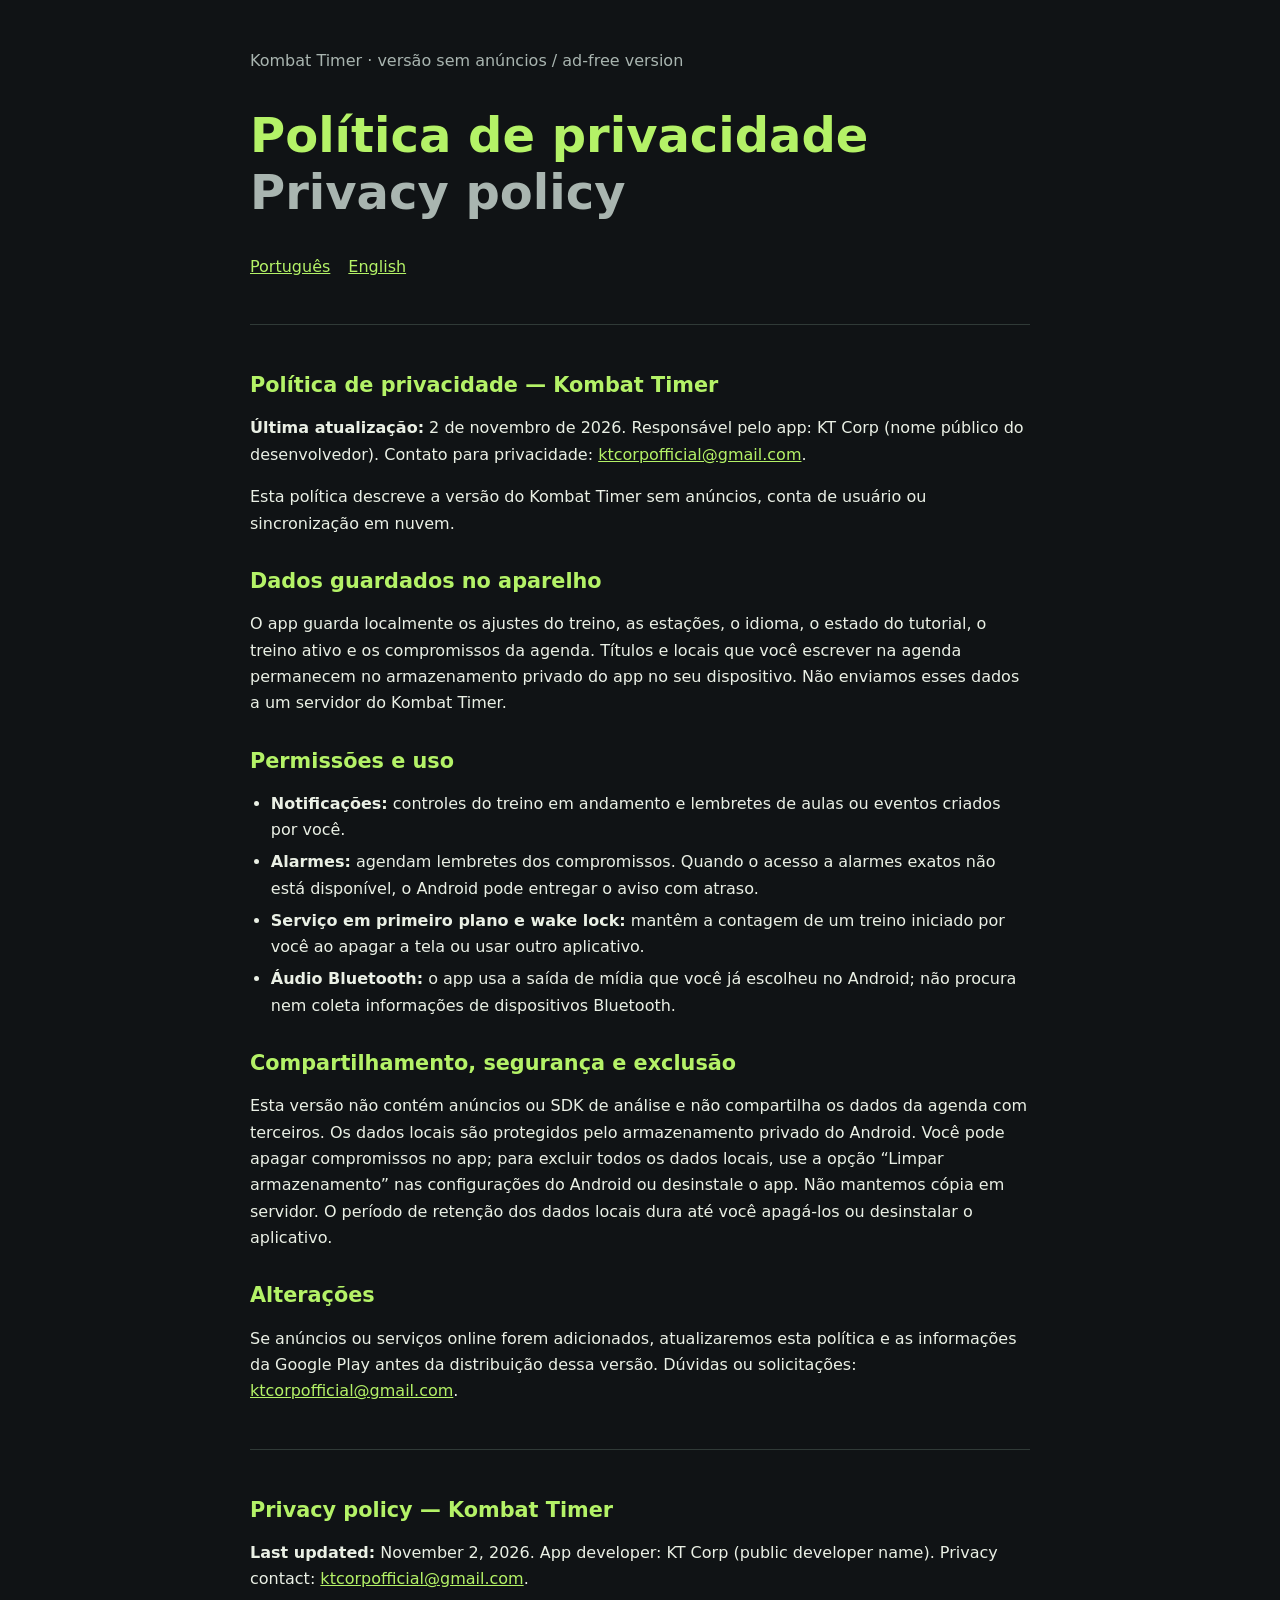
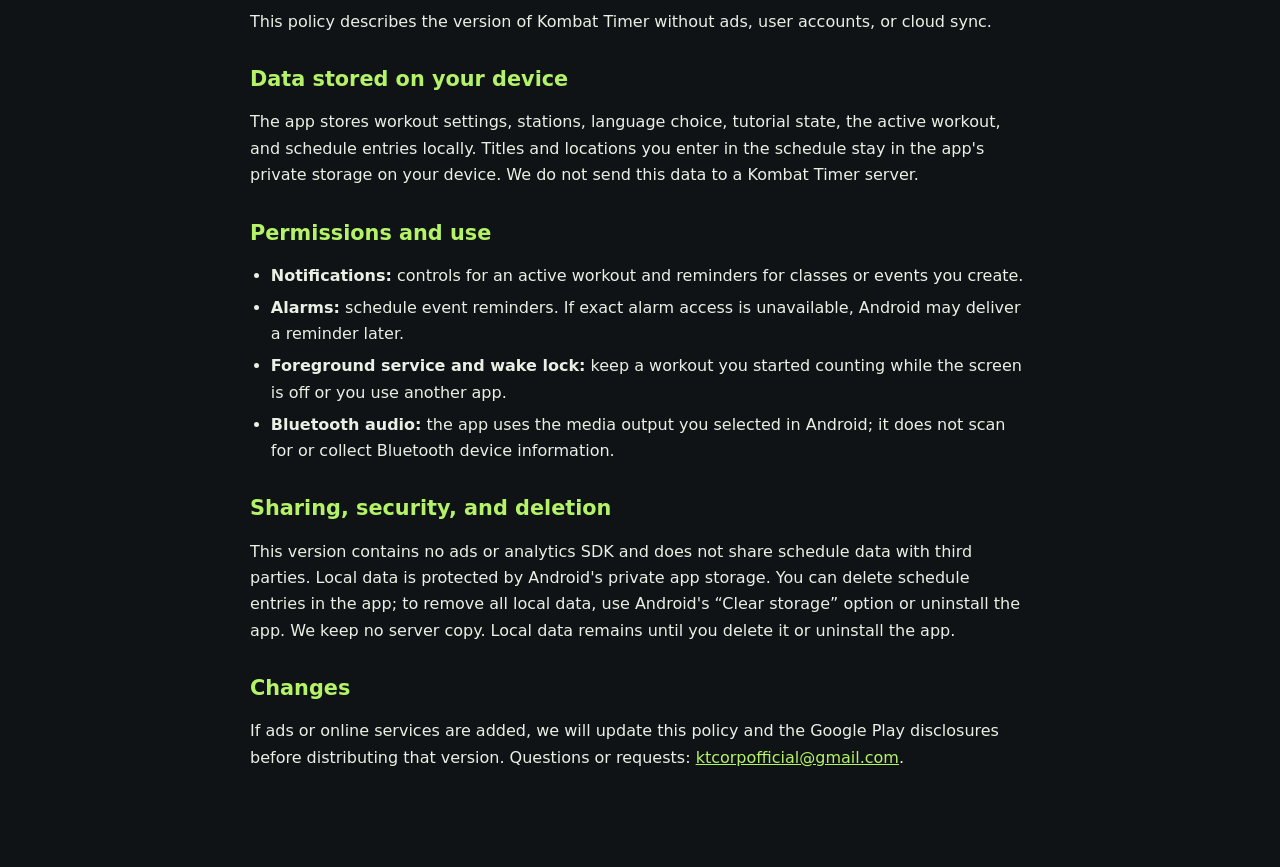
==== index.html @ 92492ee1 "Publish Kombat Timer privacy policy" ====
<!doctype html>
<html lang="en"><meta charset="utf-8"><meta name="viewport" content="width=device-width,initial-scale=1"><meta http-equiv="refresh" content="0;url=privacy.html"><title>Kombat Timer</title><a href="privacy.html">Kombat Timer privacy policy / Política de privacidade</a></html>
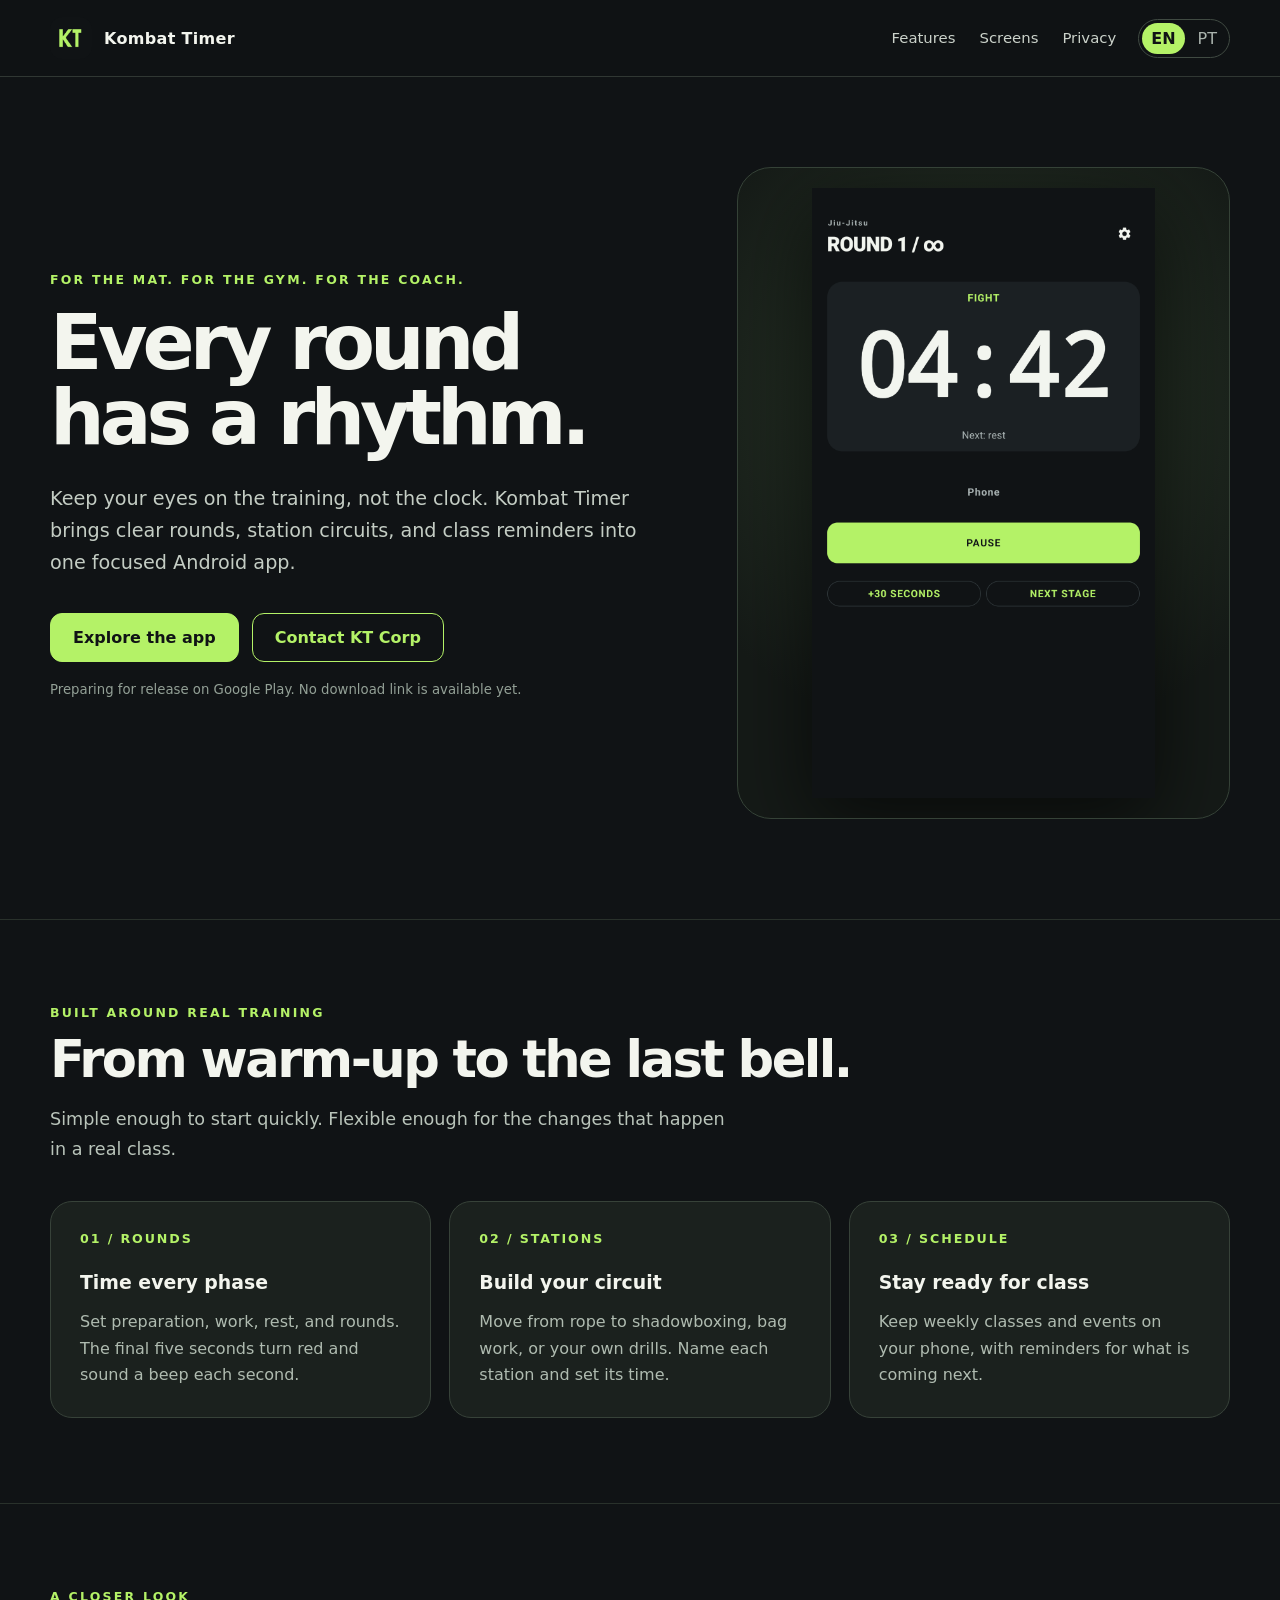
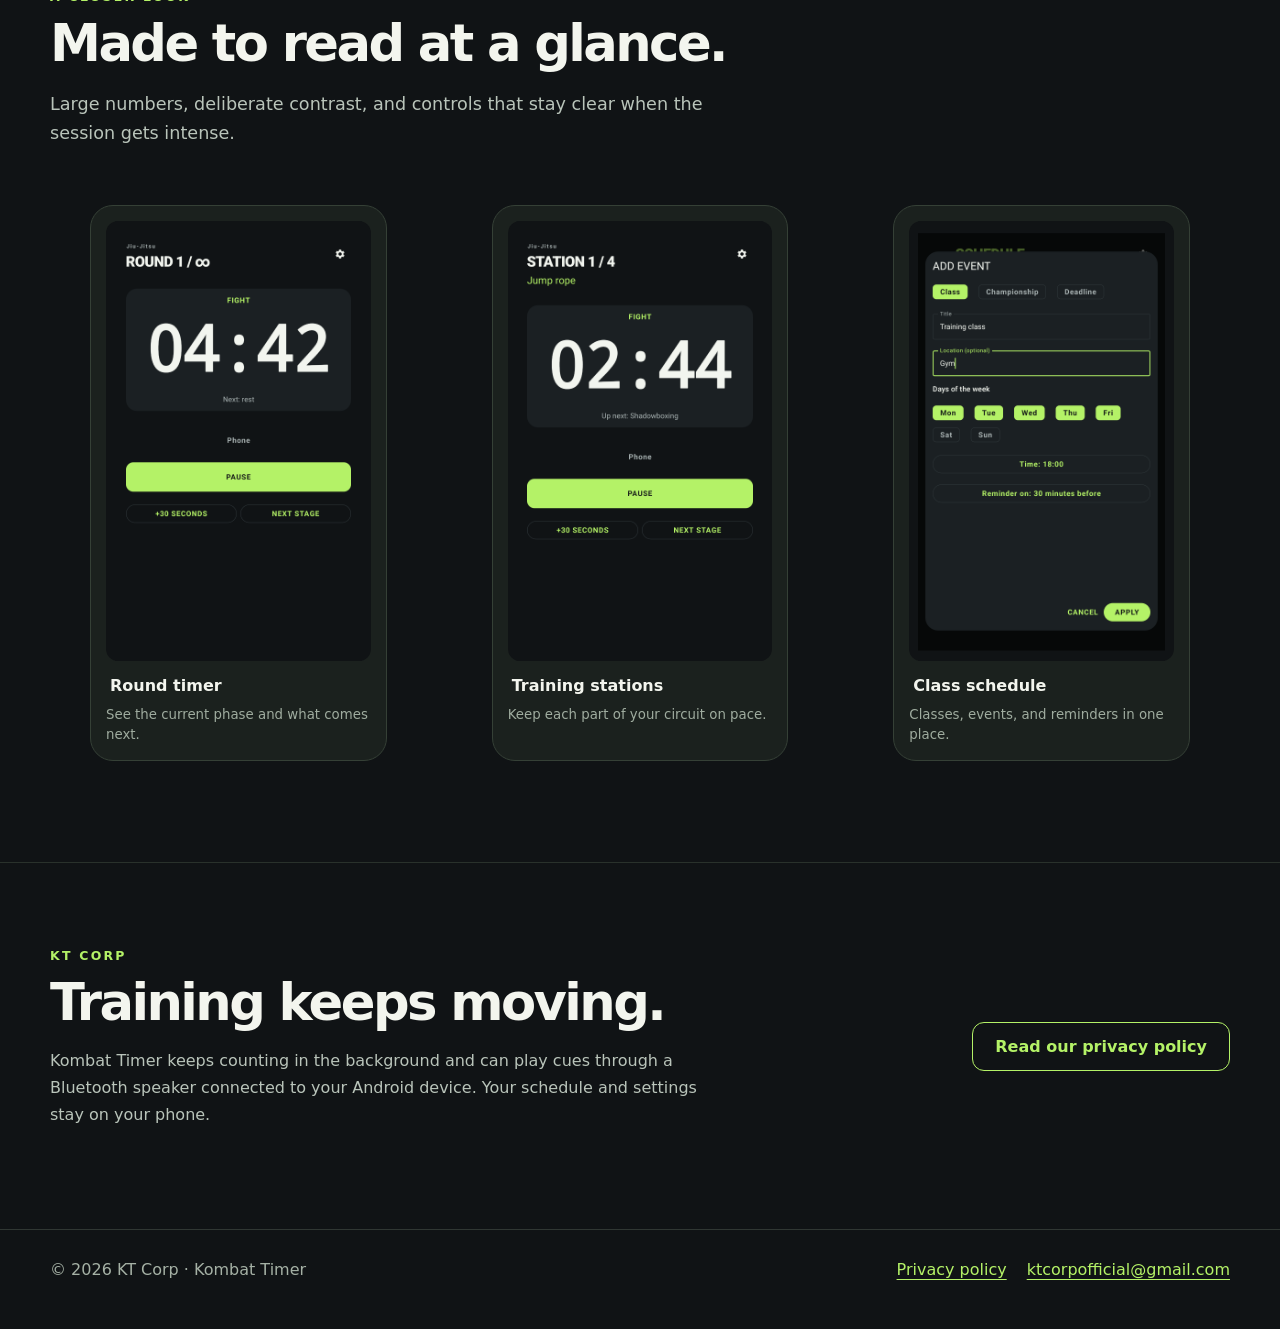
==== commit b7e25039: "Build Kombat Timer developer website" ====
--- a/index.html
+++ b/index.html
@@ -1,2 +1,40 @@
 <!doctype html>
-<html lang="en"><meta charset="utf-8"><meta name="viewport" content="width=device-width,initial-scale=1"><meta http-equiv="refresh" content="0;url=privacy.html"><title>Kombat Timer</title><a href="privacy.html">Kombat Timer privacy policy / Política de privacidade</a></html>
+<html lang="en">
+<head>
+  <meta charset="utf-8"><meta name="viewport" content="width=device-width,initial-scale=1">
+  <meta name="theme-color" content="#101315">
+  <meta name="description" content="Kombat Timer keeps combat sports rounds, training stations, and class schedules on pace.">
+  <title>Kombat Timer — Built for the rhythm of combat sports</title>
+  <link rel="icon" type="image/png" href="assets/icon.png">
+  <style>
+    :root{color-scheme:dark;font-family:system-ui,-apple-system,"Segoe UI",sans-serif;background:#101315;color:#f3f5ee;scroll-behavior:smooth}
+    *{box-sizing:border-box}body{margin:0}a{color:inherit}button{font:inherit}img{max-width:100%;display:block}
+    .shell{width:min(1180px,calc(100% - 40px));margin:auto}.accent{color:#b4f267}
+    header{border-bottom:1px solid #303733;background:#101315ee;position:sticky;top:0;z-index:10;backdrop-filter:blur(14px)}
+    .nav{min-height:76px;display:flex;align-items:center;gap:22px}.brand{display:flex;align-items:center;gap:12px;text-decoration:none;font-weight:800;letter-spacing:.02em}.brand img{width:42px;height:42px;border-radius:12px}.navlinks{display:flex;gap:24px;margin-left:auto}.navlinks a{text-decoration:none;color:#cbd2ca;font-size:.93rem}.navlinks a:hover,.navlinks a:focus-visible{color:#b4f267}.langs{display:flex;gap:4px;border:1px solid #404a42;border-radius:999px;padding:3px}.langs button{border:0;background:none;color:#aab3ad;padding:6px 9px;border-radius:999px;cursor:pointer}.langs button[aria-pressed="true"]{background:#b4f267;color:#101315;font-weight:800}
+    .hero{display:grid;grid-template-columns:1.12fr .88fr;gap:60px;align-items:center;padding:90px 0 100px}.eyebrow{text-transform:uppercase;letter-spacing:.18em;color:#b4f267;font-size:.78rem;font-weight:800}.hero h1{font-size:clamp(3.1rem,6vw,6.2rem);line-height:.98;letter-spacing:-.065em;margin:18px 0 28px}.hero p{font-size:clamp(1.05rem,1.5vw,1.27rem);line-height:1.65;color:#c4cdc4;max-width:610px}.actions{display:flex;gap:13px;flex-wrap:wrap;margin-top:35px}.button{display:inline-flex;align-items:center;justify-content:center;padding:14px 22px;border-radius:12px;text-decoration:none;font-weight:750;border:1px solid #b4f267;background:#b4f267;color:#101315}.button.secondary{background:transparent;color:#b4f267}.release-note{font-size:.83rem!important;color:#93a096!important;margin-top:17px}.hero-art{padding:20px;border-radius:34px;background:radial-gradient(circle at 50% 36%,#41602c 0%,#202a20 36%,#151a17 72%);border:1px solid #354237;min-height:560px;display:grid;place-items:center;overflow:hidden}.hero-art img{max-height:610px;width:auto;filter:drop-shadow(0 22px 40px #0009)}
+    section{padding:85px 0;border-top:1px solid #29312b}section h2{font-size:clamp(2.2rem,4vw,4rem);letter-spacing:-.05em;line-height:1.08;margin:12px 0 18px}section .lead{color:#b9c4ba;line-height:1.7;max-width:680px;font-size:1.1rem}.features{display:grid;grid-template-columns:repeat(3,1fr);gap:18px;margin-top:36px}.feature{background:#1b211e;border:1px solid #374239;border-radius:22px;padding:29px;min-height:210px}.feature strong{font-size:1.18rem}.feature p{color:#afbbb0;line-height:1.65;margin-bottom:0}.number{display:block;color:#b4f267;font-weight:850;letter-spacing:.15em;font-size:.79rem;margin-bottom:25px}
+    .gallery{display:grid;grid-template-columns:repeat(3,minmax(0,1fr));gap:25px;margin-top:40px}.shot{background:#1b211e;border:1px solid #354036;border-radius:23px;padding:15px}.shot img{width:100%;height:440px;object-fit:contain;object-position:top;background:#101315;border-radius:12px}.shot figcaption{padding:15px 4px 5px;font-weight:700}.shot small{display:block;color:#9fac9f;font-weight:400;margin-top:5px;line-height:1.5}
+    .closing{display:grid;grid-template-columns:1fr auto;gap:30px;align-items:center}.closing h2{margin-bottom:12px}.closing p{color:#b9c4ba;line-height:1.7;max-width:660px}footer{border-top:1px solid #303733;padding:30px 0 50px;color:#a5b1a5}.foot{display:flex;gap:20px;flex-wrap:wrap;align-items:center}.foot span{margin-right:auto}.foot a{color:#b4f267;text-underline-offset:4px}:focus-visible{outline:3px solid #d3ff9e;outline-offset:3px}
+    @media(max-width:850px){.hero{grid-template-columns:1fr;gap:25px;padding:60px 0}.hero-art{min-height:410px}.hero-art img{max-height:440px}.features{grid-template-columns:1fr}.gallery{grid-template-columns:repeat(2,minmax(0,1fr))}.navlinks{display:none}.langs{margin-left:auto}.closing{grid-template-columns:1fr}}
+    @media(max-width:580px){.shell{width:min(100% - 30px,1180px)}.hero h1{font-size:3.45rem}.hero-art{min-height:390px}.gallery{grid-template-columns:1fr}.shot img{height:470px}.feature{min-height:0}section{padding:62px 0}}
+  </style>
+</head>
+<body>
+  <header><div class="shell nav"><a class="brand" href="#top"><img src="assets/icon.png" alt="Kombat Timer icon"><span>Kombat Timer</span></a><nav class="navlinks" aria-label="Main navigation"><a href="#features" data-en="Features" data-pt="Recursos">Features</a><a href="#screens" data-en="Screens" data-pt="Telas">Screens</a><a href="privacy.html" data-en="Privacy" data-pt="Privacidade">Privacy</a></nav><div class="langs" aria-label="Language"><button type="button" data-lang="en" aria-pressed="true">EN</button><button type="button" data-lang="pt" aria-pressed="false">PT</button></div></div></header>
+  <main id="top">
+    <div class="shell hero"><div><div class="eyebrow" data-en="For the mat. For the gym. For the coach." data-pt="Para o tatame. Para a academia. Para o treinador.">For the mat. For the gym. For the coach.</div><h1 data-en="Every round has a rhythm." data-pt="Cada round tem seu ritmo.">Every round has a rhythm.</h1><p data-en="Keep your eyes on the training, not the clock. Kombat Timer brings clear rounds, station circuits, and class reminders into one focused Android app." data-pt="Concentre-se no treino, não no relógio. O Kombat Timer reúne rounds, circuitos de estações e lembretes de aulas em um app Android focado.">Keep your eyes on the training, not the clock. Kombat Timer brings clear rounds, station circuits, and class reminders into one focused Android app.</p><div class="actions"><a class="button" href="#screens" data-en="Explore the app" data-pt="Conheça o app">Explore the app</a><a class="button secondary" href="mailto:ktcorpofficial@gmail.com" data-en="Contact KT Corp" data-pt="Fale com a KT Corp">Contact KT Corp</a></div><p class="release-note" data-en="Preparing for release on Google Play. No download link is available yet." data-pt="Em preparação para lançamento na Google Play. Ainda não há link para download.">Preparing for release on Google Play. No download link is available yet.</p></div><div class="hero-art"><img src="assets/timer.png" alt="Kombat Timer round countdown on Android"></div></div>
+    <section id="features"><div class="shell"><div class="eyebrow" data-en="Built around real training" data-pt="Feito para treinos reais">Built around real training</div><h2 data-en="From warm-up to the last bell." data-pt="Do aquecimento ao último sino.">From warm-up to the last bell.</h2><p class="lead" data-en="Simple enough to start quickly. Flexible enough for the changes that happen in a real class." data-pt="Simples para começar rápido. Flexível para as mudanças que acontecem numa aula de verdade.">Simple enough to start quickly. Flexible enough for the changes that happen in a real class.</p><div class="features"><div class="feature"><span class="number">01 / ROUNDS</span><strong data-en="Time every phase" data-pt="Controle cada fase">Time every phase</strong><p data-en="Set preparation, work, rest, and rounds. The final five seconds turn red and sound a beep each second." data-pt="Ajuste preparação, luta, descanso e rounds. Nos últimos cinco segundos, os números ficam vermelhos e há um beep a cada segundo.">Set preparation, work, rest, and rounds. The final five seconds turn red and sound a beep each second.</p></div><div class="feature"><span class="number">02 / STATIONS</span><strong data-en="Build your circuit" data-pt="Monte seu circuito">Build your circuit</strong><p data-en="Move from rope to shadowboxing, bag work, or your own drills. Name each station and set its time." data-pt="Passe da corda para sombra, saco ou seus próprios exercícios. Nomeie cada estação e ajuste seu tempo.">Move from rope to shadowboxing, bag work, or your own drills. Name each station and set its time.</p></div><div class="feature"><span class="number">03 / SCHEDULE</span><strong data-en="Stay ready for class" data-pt="Organize suas aulas">Stay ready for class</strong><p data-en="Keep weekly classes and events on your phone, with reminders for what is coming next." data-pt="Guarde aulas semanais e eventos no celular, com lembretes para os próximos compromissos.">Keep weekly classes and events on your phone, with reminders for what is coming next.</p></div></div></div></section>
+    <section id="screens"><div class="shell"><div class="eyebrow" data-en="A closer look" data-pt="Veja de perto">A closer look</div><h2 data-en="Made to read at a glance." data-pt="Feito para entender num olhar.">Made to read at a glance.</h2><p class="lead" data-en="Large numbers, deliberate contrast, and controls that stay clear when the session gets intense." data-pt="Números grandes, contraste pensado e controles claros mesmo nos momentos mais intensos.">Large numbers, deliberate contrast, and controls that stay clear when the session gets intense.</p><div class="gallery"><figure class="shot"><img src="assets/timer.png" loading="lazy" alt="Round timer screen"><figcaption data-en="Round timer" data-pt="Cronômetro de rounds">Round timer</figcaption><small data-en="See the current phase and what comes next." data-pt="Veja a fase atual e o que vem depois.">See the current phase and what comes next.</small></figure><figure class="shot"><img src="assets/stations.png" loading="lazy" alt="Training stations screen"><figcaption data-en="Training stations" data-pt="Estações de treino">Training stations</figcaption><small data-en="Keep each part of your circuit on pace." data-pt="Mantenha cada etapa do circuito no ritmo.">Keep each part of your circuit on pace.</small></figure><figure class="shot"><img src="assets/schedule.png" loading="lazy" alt="Class schedule screen"><figcaption data-en="Class schedule" data-pt="Agenda de aulas">Class schedule</figcaption><small data-en="Classes, events, and reminders in one place." data-pt="Aulas, eventos e lembretes em um só lugar.">Classes, events, and reminders in one place.</small></figure></div></div></section>
+    <section><div class="shell closing"><div><div class="eyebrow">KT CORP</div><h2 data-en="Training keeps moving." data-pt="O treino não para.">Training keeps moving.</h2><p data-en="Kombat Timer keeps counting in the background and can play cues through a Bluetooth speaker connected to your Android device. Your schedule and settings stay on your phone." data-pt="O Kombat Timer continua contando em segundo plano e pode tocar avisos numa caixa Bluetooth conectada ao Android. Sua agenda e seus ajustes ficam no celular.">Kombat Timer keeps counting in the background and can play cues through a Bluetooth speaker connected to your Android device. Your schedule and settings stay on your phone.</p></div><a class="button secondary" href="privacy.html" data-en="Read our privacy policy" data-pt="Leia a política de privacidade">Read our privacy policy</a></div></section>
+  </main>
+  <footer><div class="shell foot"><span>© <span id="year">2026</span> KT Corp · Kombat Timer</span><a href="privacy.html" data-en="Privacy policy" data-pt="Política de privacidade">Privacy policy</a><a href="mailto:ktcorpofficial@gmail.com">ktcorpofficial@gmail.com</a></div></footer>
+  <script>
+    document.getElementById('year').textContent = new Date().getFullYear();
+    const buttons = document.querySelectorAll('[data-lang]');
+    function setLanguage(lang){document.documentElement.lang=lang==='pt'?'pt-BR':'en';document.querySelectorAll('[data-en][data-pt]').forEach(node=>{node.textContent=node.dataset[lang]});buttons.forEach(button=>button.setAttribute('aria-pressed',String(button.dataset.lang===lang)));localStorage.setItem('kt-site-language',lang)}
+    buttons.forEach(button=>button.addEventListener('click',()=>setLanguage(button.dataset.lang)));
+    const saved=localStorage.getItem('kt-site-language');if(saved==='pt'||saved==='en')setLanguage(saved);
+  </script>
+</body>
+</html>
